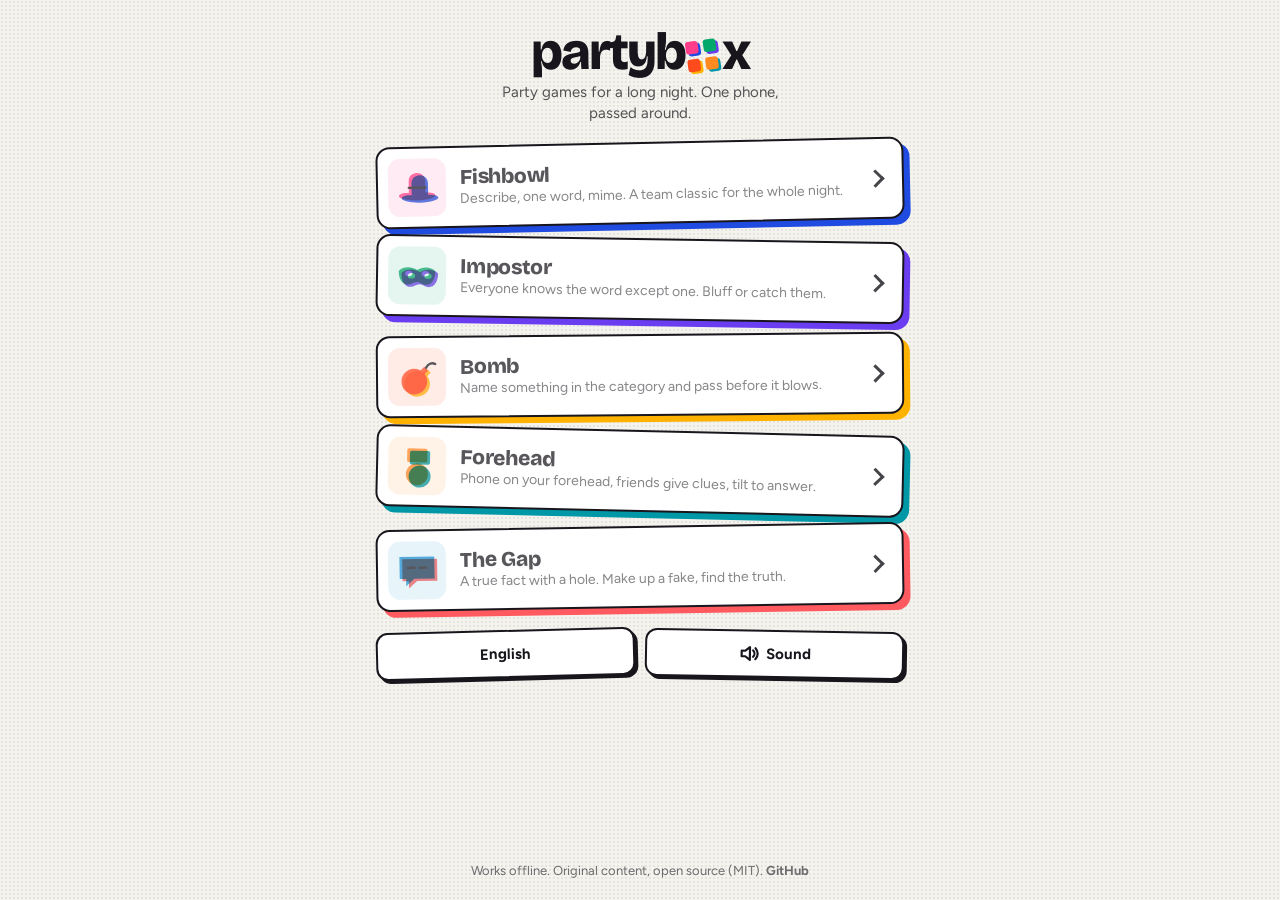
==== index.html @ b24d332a "Restyle app: riso cards, per-game screen colours, own icons, self-hosted fonts - Bricolage Grotesque" ====
<!doctype html>
<html lang="cs">
<head>
  <meta charset="utf-8">
  <meta name="viewport" content="width=device-width, initial-scale=1, viewport-fit=cover">
  <title>Partybox</title>
  <meta name="description" content="Party games for one phone passed around. Offline. Czech & English.">
  <meta name="theme-color" content="#f5f3ee">
  <meta name="apple-mobile-web-app-capable" content="yes">
  <meta name="mobile-web-app-capable" content="yes">
  <meta name="apple-mobile-web-app-status-bar-style" content="black-translucent">
  <meta name="apple-mobile-web-app-title" content="Partybox">
  <link rel="manifest" href="manifest.webmanifest">
  <link rel="icon" href="icons/icon.svg" type="image/svg+xml">
  <link rel="apple-touch-icon" href="icons/icon-192.png">
  <link rel="stylesheet" href="style.css">
</head>
<body>
  <div id="app"></div>
  <script src="data/decks-cs.js"></script>
  <script src="data/decks-en.js"></script>
  <script src="data/bomb-cs.js"></script>
  <script src="data/bomb-en.js"></script>
  <script src="data/gap-cs.js"></script>
  <script src="data/gap-en.js"></script>
  <script src="app.js"></script>
  <script src="games/fishbowl.js"></script>
  <script src="games/impostor.js"></script>
  <script src="games/bomb.js"></script>
  <script src="games/guess.js"></script>
  <script src="games/gap.js"></script>
</body>
</html>
---- style.css ----
/* Partybox: riso cards on paper. Every game paints the screen in its own ink pair (--g1, --g2),
   set from the game's registration by PB.setGame(). Dark mode follows the phone. */
@font-face { font-family: 'Bricolage Grotesque'; font-style: normal; font-weight: 400 800; font-display: swap;
  src: url(fonts/bricolage-latin-ext.woff2) format('woff2');
  unicode-range: U+0100-02BA, U+02BD-02C5, U+02C7-02CC, U+02CE-02D7, U+02DD-02FF, U+0304, U+0308, U+0329, U+1D00-1DBF, U+1E00-1E9F, U+1EF2-1EFF, U+2020, U+20A0-20AB, U+20AD-20C4, U+2113, U+2C60-2C7F, U+A720-A7FF; }
@font-face { font-family: 'Bricolage Grotesque'; font-style: normal; font-weight: 400 800; font-display: swap;
  src: url(fonts/bricolage-latin.woff2) format('woff2');
  unicode-range: U+0000-00FF, U+0131, U+0152-0153, U+02BB-02BC, U+02C6, U+02DA, U+02DC, U+0304, U+0308, U+0329, U+2000-206F, U+20AC, U+2122, U+2191, U+2193, U+2212, U+2215, U+FEFF, U+FFFD; }
@font-face { font-family: 'Figtree'; font-style: normal; font-weight: 400 800; font-display: swap;
  src: url(fonts/figtree-latin-ext.woff2) format('woff2');
  unicode-range: U+0100-02BA, U+02BD-02C5, U+02C7-02CC, U+02CE-02D7, U+02DD-02FF, U+0304, U+0308, U+0329, U+1D00-1DBF, U+1E00-1E9F, U+1EF2-1EFF, U+2020, U+20A0-20AB, U+20AD-20C4, U+2113, U+2C60-2C7F, U+A720-A7FF; }
@font-face { font-family: 'Figtree'; font-style: normal; font-weight: 400 800; font-display: swap;
  src: url(fonts/figtree-latin.woff2) format('woff2');
  unicode-range: U+0000-00FF, U+0131, U+0152-0153, U+02BB-02BC, U+02C6, U+02DA, U+02DC, U+0304, U+0308, U+0329, U+2000-206F, U+20AC, U+2122, U+2191, U+2193, U+2212, U+2215, U+FEFF, U+FFFD; }

:root {
  --paper: #f5f3ee;
  --ink: #18161c;
  --card: #ffffff;
  --key: #18161c;          /* outlines and hard shadows */
  --y: #ffe14d;            /* highlight ink: primary buttons, labels */
  --on-y: #18161c;
  --good: #00a86b;
  --bad: #ff4a1c;
  --grain: rgba(24, 22, 28, .07);
  --g1: #ff3d8b;           /* current game's main ink (screen colour) */
  --g2: #1f4be0;           /* current game's second ink (offset prints) */
  --on-g: #ffffff;         /* text on the game colour */
  --blend: multiply;
  --r: 14px;
  --disp: 'Bricolage Grotesque', 'Arial Black', system-ui, sans-serif;
  --body: 'Figtree', system-ui, -apple-system, 'Segoe UI', Roboto, sans-serif;
  color-scheme: light;
}
@media (prefers-color-scheme: dark) {
  :root {
    --paper: #16141b; --ink: #f1ede6; --card: #23202a; --key: #060508; --y: #ffd84a; --on-y: #16141b;
    --grain: rgba(255, 255, 255, .035); --blend: screen; color-scheme: dark;
  }
}

* { box-sizing: border-box; -webkit-tap-highlight-color: transparent; }
html, body { margin: 0; height: 100%; }
body {
  background: radial-gradient(var(--grain) .8px, transparent 1px) 0 0 / 4px 4px, var(--paper);
  color: var(--ink);
  font: 17px/1.4 var(--body);
  overscroll-behavior: none;
  -webkit-user-select: none; user-select: none;
}
/* Inside a game the whole screen is the game's colour. */
html[data-game] body { background: radial-gradient(rgba(0,0,0,.07) .8px, transparent 1px) 0 0 / 4px 4px, var(--g1); color: var(--on-g); }
@media (prefers-color-scheme: dark) {
  html[data-game] body { background: radial-gradient(rgba(255,255,255,.04) .8px, transparent 1px) 0 0 / 4px 4px, color-mix(in srgb, var(--g1) 55%, var(--paper)); }
  html[data-game] { --on-g: #ffffff !important; }
}
#app {
  min-height: 100%;
  max-width: 560px;
  margin: 0 auto;
  padding: max(16px, env(safe-area-inset-top)) 16px max(20px, env(safe-area-inset-bottom));
  display: flex; flex-direction: column;
}
h1, h2, .who, .timer, .top .title { font-family: var(--disp); font-weight: 800; letter-spacing: -.02em; text-wrap: balance; }
h1 { font-size: 34px; line-height: 1.05; margin: 8px 0 4px; }
h2 { font-size: 24px; line-height: 1.1; margin: 18px 0 8px; }
h3 { font: 700 13px var(--body); margin: 20px 0 8px; text-transform: uppercase; letter-spacing: .1em; opacity: .75; }
p { margin: 6px 0; }
b { font-weight: 800; }
.muted { opacity: .72; }
.small { font-size: 14px; }
.center { text-align: center; }
.grow { flex: 1; }
.row { display: flex; gap: 12px; align-items: center; }
.row > * { flex: 1; }
.stack { display: flex; flex-direction: column; gap: 12px; }
.spacer { height: 18px; }
.i { width: 1.15em; height: 1.15em; display: inline-block; vertical-align: -.2em; flex: none; }

/* ---------- cards: the one surface style ---------- */
.box, .stepper, .toggle, .score, .list .it, .word, .reveal, .gp-fact, .gp-opt, .gp-rev, .dlgbox, .pill,
input[type=text], textarea {
  background: var(--card); color: var(--ink); border: 2.5px solid var(--key); border-radius: var(--r);
}
.box { padding: 14px 16px; box-shadow: 4px 4px 0 var(--key); }
.rules { font-size: 15.5px; line-height: 1.45; }

.top { display: flex; align-items: center; gap: 10px; min-height: 48px; margin-bottom: 12px; }
.top .title { flex: 1; font-size: 20px; line-height: 1.1; }
.iconbtn {
  display: inline-flex; align-items: center; justify-content: center; gap: 6px;
  background: var(--card); color: var(--ink); border: 2.5px solid var(--key); border-radius: 12px;
  min-width: 46px; height: 46px; padding: 0 10px; cursor: pointer; font: 700 15px var(--body);
  box-shadow: 3px 3px 0 var(--key); transition: transform .06s, box-shadow .06s;
}
.iconbtn .i { width: 22px; height: 22px; }
.iconbtn:active { transform: translate(2px, 2px); box-shadow: 1px 1px 0 var(--key); }

/* ---------- buttons ---------- */
button.btn {
  display: flex; align-items: center; justify-content: center; gap: 8px; width: 100%;
  border: 2.5px solid var(--key); border-radius: var(--r);
  padding: 16px; font: 800 19px var(--disp); letter-spacing: -.01em;
  background: var(--y); color: var(--on-y); cursor: pointer;
  box-shadow: 4px 4px 0 var(--key); transition: transform .07s, box-shadow .07s;
}
button.btn:active { transform: translate(3px, 3px); box-shadow: 1px 1px 0 var(--key); }
button.btn.secondary, button.btn.bad { background: var(--card); color: var(--ink); }
button.btn.good { background: var(--ink); color: var(--paper); }
@media (prefers-color-scheme: dark) { button.btn.good { background: var(--y); color: var(--on-y); } }
button.btn.big { padding: 20px 16px; font-size: 23px; }
button.btn:disabled { opacity: .45; box-shadow: none; transform: none; }
button.btn .i { width: 24px; height: 24px; }

/* ---------- home ---------- */
.hd { display: flex; flex-direction: column; align-items: center; text-align: center; gap: 4px; margin: 10px 0 18px; }
.logo { font: 800 52px/1 var(--disp); letter-spacing: -.045em; display: flex; align-items: baseline; margin: 0; }
.logo svg { width: .66em; height: .66em; margin: 0 .03em; align-self: center; translate: 0 .08em; rotate: -8deg; }
.hd .sub { font-size: 15px; opacity: .72; max-width: 30ch; }
.games { display: flex; flex-direction: column; gap: 14px; }
.gamecard {
  display: flex; gap: 14px; align-items: center; text-align: left; width: 100%;
  background: var(--card); color: var(--ink); border: 2.5px solid var(--key); border-radius: var(--r);
  padding: 10px 16px 10px 10px; font: inherit; cursor: pointer;
  box-shadow: 6px 6px 0 var(--g2); transition: transform .07s, box-shadow .07s;
  animation: deal-in .5s cubic-bezier(.2, .9, .3, 1.2) backwards;
}
.gamecard:nth-child(5n+1) { rotate: -1.2deg; } .gamecard:nth-child(5n+2) { rotate: .9deg; animation-delay: .07s; }
.gamecard:nth-child(5n+3) { rotate: -.5deg; animation-delay: .14s; } .gamecard:nth-child(5n+4) { rotate: 1.3deg; animation-delay: .21s; }
.gamecard:nth-child(5n) { rotate: -.9deg; animation-delay: .28s; }
.gamecard:active { transform: translate(3px, 3px); box-shadow: 3px 3px 0 var(--g2); }
.gamecard .art { width: 58px; height: 58px; border-radius: 12px; border: 0; box-shadow: none; padding: 7px; background: color-mix(in srgb, var(--g1) 14%, var(--card)); }
.gamecard .tx { flex: 1; min-width: 0; display: flex; flex-direction: column; gap: 2px; }
.gamecard b { font: 800 21px/1.05 var(--disp); letter-spacing: -.01em; }
.gamecard span { opacity: .72; font-size: 14px; line-height: 1.3; }
.gamecard::after { content: ""; width: 10px; height: 10px; flex: none; border-top: 3px solid currentColor; border-right: 3px solid currentColor; rotate: 45deg; margin-right: 4px; opacity: .8; }
@keyframes deal-in { from { transform: translateY(-50px) rotate(8deg); opacity: 0; } }
.homebar { display: flex; gap: 10px; margin-top: 22px; }
.homebar .iconbtn { flex: 1; height: 48px; }
.homebar .iconbtn:nth-child(1) { rotate: -1.5deg; } .homebar .iconbtn:nth-child(2) { rotate: 1deg; } .homebar .iconbtn:nth-child(3) { rotate: -.6deg; }
.footer { margin-top: 18px; text-align: center; font-size: 13px; opacity: .6; }
.footer a { color: inherit; text-decoration: none; font-weight: 700; }

/* icon art: game icons printed in two inks, on a card disc when it sits on a game colour */
.art { display: inline-flex; align-items: center; justify-content: center; flex: none; }
.art svg { width: 100%; height: 100%; display: block; overflow: visible; }
.art .l1 { fill: var(--g1); mix-blend-mode: var(--blend); }
.art .l2 { fill: var(--g2); mix-blend-mode: var(--blend); transform: translate(3px, 2.5px); }
.art .ln { fill: none; stroke: var(--ink); stroke-width: 2.6; stroke-linecap: round; stroke-linejoin: round; }
.art.disc { width: 104px; height: 104px; padding: 20px; border-radius: 50%; background: var(--card); border: 2.5px solid var(--key); box-shadow: 5px 5px 0 var(--g2); margin: 0 auto; }
.art.disc.ui { color: var(--ink); padding: 26px; }
.art.disc.ui svg { fill: none; stroke: currentColor; stroke-width: 2.4; stroke-linecap: round; stroke-linejoin: round; }
.huge { font: 800 64px/1 var(--disp); }

/* ---------- chips, steppers, toggles, inputs ---------- */
.chips { display: flex; flex-wrap: wrap; gap: 8px; }
.chip {
  border: 2px solid var(--key); background: var(--card); color: var(--ink);
  border-radius: 999px; padding: 9px 15px; font: 600 15px var(--body); cursor: pointer;
}
.chip.on { background: var(--ink); color: var(--paper); }
@media (prefers-color-scheme: dark) { .chip.on { background: var(--y); color: var(--on-y); } }

input[type=text], textarea { width: 100%; border-width: 2px; padding: 13px 14px; font: inherit; -webkit-user-select: text; user-select: text; }
input[type=text]::placeholder { color: inherit; opacity: .5; }
input[type=text]:focus, textarea:focus { outline: 3px solid var(--g2); outline-offset: 1px; }
.namerow { display: flex; gap: 8px; align-items: center; }
.namerow input { flex: 1; }
.namerow .iconbtn { flex: 0 0 auto; }

.stepper { display: flex; align-items: center; justify-content: space-between; padding: 6px 6px 6px 14px; border-width: 2px; }
.stepper .val { font: 800 19px var(--disp); min-width: 60px; text-align: center; font-variant-numeric: tabular-nums; }
.stepper .ctrls { display: flex; align-items: center; gap: 6px; }
.stepper .iconbtn { height: 40px; min-width: 40px; box-shadow: none; font-size: 20px; }
.toggle { display: flex; align-items: center; justify-content: space-between; padding: 12px 14px; gap: 10px; border-width: 2px; }
.toggle .muted { opacity: .65; }
.switch { width: 54px; height: 32px; border-radius: 999px; background: color-mix(in srgb, var(--ink) 18%, var(--card)); position: relative; flex: 0 0 auto; border: 2px solid var(--key); cursor: pointer; }
.switch::after { content: ""; position: absolute; top: 2px; left: 2px; width: 24px; height: 24px; border-radius: 50%; background: var(--card); border: 2px solid var(--key); box-sizing: border-box; transition: left .15s; }
.switch.on { background: var(--good); }
.switch.on::after { left: 24px; }

/* ---------- play screens ---------- */
.play { flex: 1; display: flex; flex-direction: column; justify-content: center; text-align: center; gap: 14px; }
.word {
  position: relative; overflow: hidden; border-width: 3px; border-radius: 18px; padding: 34px 18px; min-height: 190px;
  display: flex; align-items: center; justify-content: center; flex-direction: column; gap: 6px;
  font: 800 clamp(32px, 9.5vw, 48px)/1.08 var(--disp); letter-spacing: -.02em; overflow-wrap: anywhere;
  box-shadow: 10px 10px 0 var(--g2), 10px 10px 0 3px var(--key);
  rotate: var(--tilt, -1deg);
}
.word::before { content: ""; position: absolute; inset: auto 0 0 0; height: 45%; pointer-events: none;
  background: radial-gradient(var(--g1) 2.2px, transparent 2.6px) 0 0 / 9px 9px; opacity: .45; mix-blend-mode: var(--blend);
  -webkit-mask: linear-gradient(transparent, #000); mask: linear-gradient(transparent, #000); }
.word > * { position: relative; }
.word.in { animation: card-in .42s cubic-bezier(.2, 1.4, .4, 1) backwards; }
.word.got { animation: card-got .34s ease-in forwards; }
.word.skip { animation: card-skip .3s ease-in forwards; }
@keyframes card-in { from { transform: translateY(-115%) rotate(-12deg); } }
@keyframes card-got { 40% { transform: scale(1.06) rotate(4deg); } to { transform: translateX(140%) rotate(28deg); } }
@keyframes card-skip { to { transform: translateY(120%) rotate(-10deg); opacity: 0; } }
.deck { position: relative; display: grid; }
.deck > .word { grid-area: 1 / 1; }

.timer { font-size: 60px; line-height: 1; font-variant-numeric: tabular-nums; }
.timer.low { animation: pulse 1s infinite; }
@keyframes pulse { 0% { transform: scale(1.3); } 40% { transform: scale(1); } }
.bar { height: 16px; background: var(--card); border: 2.5px solid var(--key); overflow: hidden; }
.bar > i { display: block; height: 100%; background: var(--g2); transition: width .2s linear; }
.pill { display: inline-flex; align-items: center; gap: 6px; border-width: 2px; border-radius: 999px; padding: 5px 12px; font: 700 14px var(--body); }
.pill .i { width: 17px; height: 17px; }
.who { font-size: 40px; line-height: 1.05; }

.score { display: flex; justify-content: space-between; align-items: center; padding: 12px 16px; font-size: 18px; box-shadow: 3px 3px 0 var(--key); }
.score b { font: 800 26px var(--disp); }
.score.lead { background: var(--y); color: var(--on-y); }
.stack > .score:nth-child(odd) { rotate: -.6deg; } .stack > .score:nth-child(even) { rotate: .5deg; }

.list { display: flex; flex-direction: column; gap: 8px; }
.list .it { display: flex; justify-content: space-between; align-items: center; border-width: 2px; padding: 12px 14px; cursor: pointer; font-weight: 600; }
.list .it .i { width: 22px; height: 22px; }
.list .it.off { opacity: .5; text-decoration: line-through; }

/* Impostor: hold-to-peek card */
.reveal {
  border-width: 3px; border-radius: 18px; min-height: 280px; display: flex; flex-direction: column; align-items: center; justify-content: center; gap: 10px;
  font: 700 19px var(--body); padding: 20px; cursor: pointer; touch-action: none; rotate: -1.5deg;
  box-shadow: 8px 8px 0 var(--g2); transition: transform .15s;
}
.reveal.shown { transform: scale(1.03); }
.reveal .word { border: 0; box-shadow: none; min-height: 0; padding: 0; rotate: 0deg; background: transparent; }
.reveal .word::before { display: none; }
.reveal .hold { display: flex; flex-direction: column; align-items: center; gap: 12px; }
.reveal .hold .art { width: 92px; height: 92px; padding: 16px; border-radius: 50%; background: color-mix(in srgb, var(--g2) 14%, var(--card)); }

/* Impostor reveal roulette */
.names { display: grid; grid-template-columns: 1fr 1fr; gap: 10px; }
.names .nm { background: var(--card); color: var(--ink); border: 2.5px solid var(--key); border-radius: 999px; padding: 12px 8px; font: 800 18px var(--disp); transition: transform .1s, background .1s; overflow-wrap: anywhere; }
.names .nm.lit { background: var(--y); color: var(--on-y); transform: scale(1.08) rotate(-3deg); box-shadow: 4px 4px 0 var(--key); }
.slam { animation: slam .55s cubic-bezier(.2, 1.6, .4, 1) backwards; }
@keyframes slam { 0% { transform: scale(3) rotate(-12deg); opacity: 0; } 100% { transform: scale(1) rotate(-3deg); } }

/* Forehead game */
.fh { position: fixed; inset: 0; display: flex; align-items: center; justify-content: center; text-align: center; background: var(--g1); color: var(--on-g); padding: 20px; z-index: 5; transition: background .15s; }
.fh .word { background: transparent; border: 0; box-shadow: none; rotate: 0deg; color: inherit; font-size: clamp(44px, 12vw, 104px); }
.fh .word::before { display: none; }
.fh .word .i { width: 1.3em; height: 1.3em; }
.fh.good { background: var(--good); }
.fh.bad { background: var(--ink); color: var(--paper); }
.fh .corner { position: absolute; top: max(14px, env(safe-area-inset-top)); left: 0; right: 0; font: 800 30px var(--disp); }
.fh .tapzones { position: absolute; inset: 0; display: flex; }
.fh .tapzones div { flex: 1; }
.fh .hint { position: absolute; bottom: max(14px, env(safe-area-inset-bottom)); left: 0; right: 0; font-size: 14px; display: flex; gap: 12px; justify-content: center; align-items: center; }
.fh .hint .quit { position: relative; z-index: 2; background: var(--card); color: var(--ink); border: 2px solid var(--key); border-radius: 999px; padding: 6px 14px; font: 700 14px var(--body); cursor: pointer; }

/* Bomb */
.bombart { width: min(78vw, 300px); margin: 0 auto; display: block; overflow: visible; }
.bombart .body { fill: var(--ink); }
@media (prefers-color-scheme: dark) { .bombart .body { fill: #0b0a0e; } }
.bombart .cap { fill: #3a3644; }
.bombart .hi { fill: #fff; opacity: .16; }
.bombart .fuse { fill: none; stroke: var(--ink); stroke-width: 6; stroke-linecap: round; }
.bombart .ash { fill: none; stroke: var(--ink); stroke-width: 5; stroke-linecap: round; stroke-dasharray: 2 7; opacity: .3; }
.bombart .lbl { fill: var(--y); font: 800 26px var(--disp); }
.bombart .spark .glow { fill: #ffb400; opacity: .6; animation: glow .14s infinite alternate; transform-box: fill-box; transform-origin: center; }
.bombart .spark .core { fill: #fff3b0; }
.bombart .bb { transform-box: fill-box; transform-origin: center; }
.bombart .bb.tick { animation: tickp .16s ease-out; }
.bombart .bb.nervous { animation: nerv .12s infinite; }
@keyframes glow { to { transform: scale(1.5); opacity: .25; } }
@keyframes tickp { 50% { transform: scale(1.05); } }
@keyframes nerv { 50% { transform: translate(1.5px, -1px); } }
.boomtxt { font: 800 104px/.9 var(--disp); letter-spacing: -.03em; color: var(--y); -webkit-text-stroke: 3px var(--key); paint-order: stroke fill; text-shadow: 6px 6px 0 var(--key); }

/* ---------- dialogs, toast, effects ---------- */
.dlg { position: fixed; inset: 0; background: rgba(12, 10, 16, .55); display: flex; align-items: center; justify-content: center; padding: 16px; z-index: 50; }
.dlgbox { padding: 20px; width: 100%; max-width: 360px; text-align: center; font: 800 22px var(--disp); display: flex; flex-direction: column; gap: 14px; box-shadow: 6px 6px 0 var(--key); rotate: -1deg; }
.dlgbox p { margin: 0 0 4px; }
.toast { position: fixed; left: 16px; right: 16px; bottom: max(24px, env(safe-area-inset-bottom)); margin: 0 auto; max-width: 420px; background: var(--ink); color: var(--paper); border: 2.5px solid var(--key); padding: 14px 16px; border-radius: var(--r); text-align: center; font-weight: 700; z-index: 60; animation: toast-in .25s ease-out; }
@keyframes toast-in { from { transform: translateY(20px); opacity: 0; } }
.fxlayer { position: fixed; inset: 0; width: 100%; height: 100%; pointer-events: none; z-index: 70; }
.flash { position: fixed; inset: 0; pointer-events: none; z-index: 69; background: var(--y); animation: flash .55s ease-out forwards; }
@keyframes flash { from { opacity: .95; } to { opacity: 0; } }
.shake { animation: shake .55s cubic-bezier(.36, .07, .19, .97); }
@keyframes shake { 10%, 90% { transform: translate(-2px, 1px); } 20%, 80% { transform: translate(5px, -3px) rotate(1deg); } 30%, 50%, 70% { transform: translate(-9px, 4px) rotate(-1.5deg); } 40%, 60% { transform: translate(9px, -4px) rotate(1.5deg); } }

/* ---------- The Gap ---------- */
.gp-fact { padding: 20px 16px; font: 700 clamp(20px, 5.5vw, 26px)/1.35 var(--body); text-align: center; box-shadow: 8px 8px 0 var(--g2); rotate: -.8deg; }
.gp-fact.small { font-size: 18px; padding: 14px; box-shadow: 5px 5px 0 var(--g2); }
.gp-fact.tiny { font-size: 14px; padding: 8px 10px; font-weight: 600; border-radius: 12px; box-shadow: none; rotate: 0deg; }
.gp-blank { display: inline-block; min-width: 3em; border-bottom: 3px solid var(--g2); color: var(--g2); font-weight: 800; }
.gp-blank.filled { background: var(--y); color: var(--on-y); border-radius: 6px; padding: 0 6px; border-bottom-color: var(--key); }
.gp-board { position: fixed; inset: 0; background: var(--g1); color: var(--on-g); touch-action: none; overflow: hidden; z-index: 5; }
.gp-mid { position: absolute; inset: 58px 60px; display: flex; flex-direction: column; gap: 8px; }
.gp-head { display: flex; align-items: center; gap: 8px; }
.gp-title { font: 800 18px/1.15 var(--disp); }
.gp-opts { flex: 1; display: flex; flex-direction: column; gap: 8px; min-height: 0; }
.gp-opt { flex: 1 1 0; min-height: 0; max-height: 120px; border-width: 2px; padding: 6px 10px; display: flex; gap: 10px; align-items: center; overflow: hidden; box-shadow: 3px 3px 0 var(--key); }
.gp-opt b { font: 800 24px var(--disp); color: var(--g2); }
.gp-opt > div { flex: 1; min-width: 0; display: flex; flex-direction: column; justify-content: center; }
.gp-opt span { font-weight: 700; font-size: clamp(14px, 4vw, 19px); line-height: 1.15; overflow: hidden; }
.gp-slots { height: 26px; display: block; flex: 0 0 26px; }
.gp-ctrl .btn { padding: 12px; font-size: 16px; }
.gp-chip { position: absolute; z-index: 2; background: var(--ink); color: var(--paper); border: 2px solid var(--key); font: 800 14px var(--body); padding: 7px 11px; border-radius: 999px; white-space: nowrap; cursor: grab; touch-action: none; box-shadow: 3px 3px 0 var(--key); transition: left .2s, top .2s; }
.gp-chip.in { font-size: 12px; padding: 4px 8px; background: var(--y); color: var(--on-y); box-shadow: none; }
.gp-chip.drag { transition: none; z-index: 3; transform: translate(-50%, -50%) scale(1.15) !important; }
.gp-count { position: absolute; inset: 0; display: flex; align-items: center; justify-content: center; font: 800 140px var(--disp); background: color-mix(in srgb, var(--g1) 88%, transparent); color: var(--on-g); z-index: 4; pointer-events: none; }
.gp-revs { margin-top: 12px; }
.gp-rev { padding: 12px 14px; box-shadow: 3px 3px 0 var(--key); }
.gp-rev.truth { background: var(--y); color: var(--on-y); box-shadow: 5px 5px 0 var(--g2); }
.gp-rev-a { font: 800 21px var(--disp); }
.gp-msg { position: absolute; left: 50%; top: 50%; transform: translate(-50%, -50%); background: var(--ink); color: var(--paper); border: 2.5px solid var(--key); padding: 12px 16px; border-radius: var(--r); font-weight: 700; z-index: 4; pointer-events: none; text-align: center; max-width: 70%; }

/* ---------- reduced motion: keep feedback, drop movement ---------- */
@media (prefers-reduced-motion: reduce) {
  *, *::before, *::after { animation-duration: .01ms !important; animation-iteration-count: 1 !important; transition-duration: .01ms !important; }
  .flash { animation: flash .6s ease-out forwards !important; opacity: .5; }
}
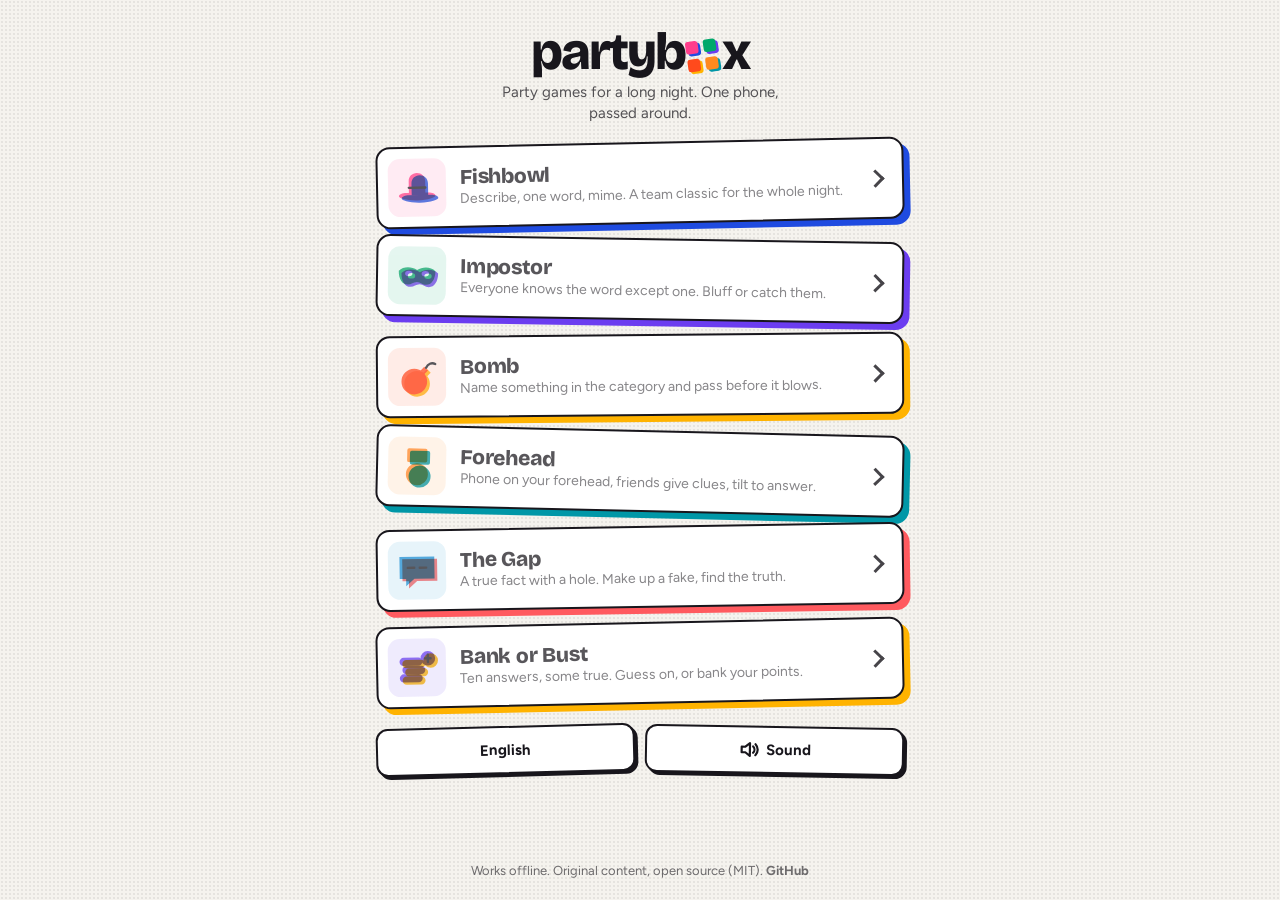
==== commit 7d917695: "Add Vabank / Bank or Bust: a push-your-luck knowledge game One question, ten answers, some true. The" ====
--- a/index.html
+++ b/index.html
@@ -17,17 +17,16 @@
 </head>
 <body>
   <div id="app"></div>
-  <script src="data/decks-cs.js"></script>
-  <script src="data/decks-en.js"></script>
-  <script src="data/bomb-cs.js"></script>
-  <script src="data/bomb-en.js"></script>
   <script src="data/gap-cs.js"></script>
   <script src="data/gap-en.js"></script>
+  <script src="data/vabank-cs.js"></script>
+  <script src="data/vabank-en.js"></script>
   <script src="app.js"></script>
   <script src="games/fishbowl.js"></script>
   <script src="games/impostor.js"></script>
   <script src="games/bomb.js"></script>
   <script src="games/guess.js"></script>
   <script src="games/gap.js"></script>
+  <script src="games/vabank.js"></script>
 </body>
 </html>
--- a/style.css
+++ b/style.css
@@ -49,10 +49,11 @@
   -webkit-user-select: none; user-select: none;
 }
 /* Inside a game the whole screen is the game's colour. */
-html[data-game] body { background: radial-gradient(rgba(0,0,0,.07) .8px, transparent 1px) 0 0 / 4px 4px, var(--g1); color: var(--on-g); }
+html[data-game] { --g-bg: var(--g1); }
+html[data-game] body { background: radial-gradient(rgba(0,0,0,.07) .8px, transparent 1px) 0 0 / 4px 4px, var(--g-bg); color: var(--on-g); }
 @media (prefers-color-scheme: dark) {
-  html[data-game] body { background: radial-gradient(rgba(255,255,255,.04) .8px, transparent 1px) 0 0 / 4px 4px, color-mix(in srgb, var(--g1) 55%, var(--paper)); }
-  html[data-game] { --on-g: #ffffff !important; }
+  html[data-game] { --g-bg: color-mix(in srgb, var(--g1) 55%, var(--paper)); --on-g: #ffffff !important; }
+  html[data-game] body { background: radial-gradient(rgba(255,255,255,.04) .8px, transparent 1px) 0 0 / 4px 4px, var(--g-bg); }
 }
 #app {
   min-height: 100%;
@@ -67,7 +68,7 @@
 h3 { font: 700 13px var(--body); margin: 20px 0 8px; text-transform: uppercase; letter-spacing: .1em; opacity: .75; }
 p { margin: 6px 0; }
 b { font-weight: 800; }
-.muted { opacity: .72; }
+.muted { opacity: .8; }
 .small { font-size: 14px; }
 .center { text-align: center; }
 .grow { flex: 1; }
@@ -95,6 +96,10 @@
 }
 .iconbtn .i { width: 22px; height: 22px; }
 .iconbtn:active { transform: translate(2px, 2px); box-shadow: 1px 1px 0 var(--key); }
+.iconbtn.sm { min-width: 38px; height: 38px; padding: 0 8px; border-radius: 10px; font-size: 18px; }
+.iconbtn.sm .i { width: 20px; height: 20px; }
+.iconbtn.on { background: var(--y); color: var(--on-y); }
+.iconbtn:disabled { opacity: .45; box-shadow: none; transform: none; }
 
 /* ---------- buttons ---------- */
 button.btn {
@@ -155,23 +160,39 @@
 /* ---------- chips, steppers, toggles, inputs ---------- */
 .chips { display: flex; flex-wrap: wrap; gap: 8px; }
 .chip {
+  display: inline-flex; align-items: center; gap: 8px;
   border: 2px solid var(--key); background: var(--card); color: var(--ink);
-  border-radius: 999px; padding: 9px 15px; font: 600 15px var(--body); cursor: pointer;
-}
-.chip.on { background: var(--ink); color: var(--paper); }
-@media (prefers-color-scheme: dark) { .chip.on { background: var(--y); color: var(--on-y); } }
+  border-radius: 999px; padding: 9px 15px 9px 11px; font: 600 15px var(--body); cursor: pointer;
+}
+/* Selection pills carry a checkbox (or a radio dot for single choice) so the state never depends on colour alone. */
+.chip::before { content: ""; width: 19px; height: 19px; flex: none; box-sizing: border-box; border: 2px solid currentColor; border-radius: 6px; opacity: .5; }
+.chip.on { background: var(--y); color: var(--on-y); }
+.chip.on::before { opacity: 1; border-color: #18161c; background: #18161c url("data:image/svg+xml,%3Csvg xmlns='http://www.w3.org/2000/svg' viewBox='0 0 24 24'%3E%3Cpath d='M5 12.5 9.5 17 19 7' fill='none' stroke='white' stroke-width='3.4' stroke-linecap='round' stroke-linejoin='round'/%3E%3C/svg%3E") center / 15px no-repeat; }
+[data-fuse] .chip::before { border-radius: 50%; }
+[data-fuse] .chip.on::before { background: #18161c url("data:image/svg+xml,%3Csvg xmlns='http://www.w3.org/2000/svg' viewBox='0 0 24 24'%3E%3Ccircle cx='12' cy='12' r='5' fill='white'/%3E%3C/svg%3E") center / 19px no-repeat; }
+
+/* Name pills: type a name, Enter or comma turns it into a pill. */
+.tags { display: flex; flex-wrap: wrap; gap: 8px; align-items: center; background: var(--card); color: var(--ink); border: 2px solid var(--key); border-radius: var(--r); padding: 8px; }
+.tags:focus-within { outline: 3px solid var(--g2); outline-offset: 1px; }
+.tag { display: inline-flex; align-items: center; gap: 2px; background: var(--y); color: var(--on-y); border: 2px solid var(--key); border-radius: 999px; padding: 4px 4px 4px 12px; font: 700 15px var(--body); max-width: 100%; }
+.tag button { display: inline-flex; border: 0; background: transparent; color: inherit; padding: 4px; cursor: pointer; border-radius: 50%; }
+.tag button .i { width: 16px; height: 16px; }
+.tags input[type=text] { flex: 1 1 120px; min-width: 120px; border: 0; padding: 7px 6px; background: transparent; outline: none; }
+
+/* The main action stays reachable at the bottom of long setup screens. */
+#app > button.btn.big:last-child, #app > .stack:last-child { position: sticky; bottom: max(12px, env(safe-area-inset-bottom)); z-index: 3; }
 
 input[type=text], textarea { width: 100%; border-width: 2px; padding: 13px 14px; font: inherit; -webkit-user-select: text; user-select: text; }
 input[type=text]::placeholder { color: inherit; opacity: .5; }
 input[type=text]:focus, textarea:focus { outline: 3px solid var(--g2); outline-offset: 1px; }
 .namerow { display: flex; gap: 8px; align-items: center; }
-.namerow input { flex: 1; }
+.namerow input { flex: 1; min-width: 0; }
 .namerow .iconbtn { flex: 0 0 auto; }
 
 .stepper { display: flex; align-items: center; justify-content: space-between; padding: 6px 6px 6px 14px; border-width: 2px; }
 .stepper .val { font: 800 19px var(--disp); min-width: 60px; text-align: center; font-variant-numeric: tabular-nums; }
-.stepper .ctrls { display: flex; align-items: center; gap: 6px; }
-.stepper .iconbtn { height: 40px; min-width: 40px; box-shadow: none; font-size: 20px; }
+.stepper .ctrls { display: flex; align-items: center; gap: 10px; }
+.stepper .iconbtn { font-size: 22px; line-height: 1; }
 .toggle { display: flex; align-items: center; justify-content: space-between; padding: 12px 14px; gap: 10px; border-width: 2px; }
 .toggle .muted { opacity: .65; }
 .switch { width: 54px; height: 32px; border-radius: 999px; background: color-mix(in srgb, var(--ink) 18%, var(--card)); position: relative; flex: 0 0 auto; border: 2px solid var(--key); cursor: pointer; }
@@ -218,7 +239,21 @@
 .list { display: flex; flex-direction: column; gap: 8px; }
 .list .it { display: flex; justify-content: space-between; align-items: center; border-width: 2px; padding: 12px 14px; cursor: pointer; font-weight: 600; }
 .list .it .i { width: 22px; height: 22px; }
-.list .it.off { opacity: .5; text-decoration: line-through; }
+.list .it.off > span:first-child { opacity: .5; text-decoration: line-through; }
+.list .it > span:first-child { min-width: 0; overflow-wrap: anywhere; }
+.list .it .acts { display: flex; align-items: center; gap: 8px; flex: none; margin-left: 10px; }
+/* Draft: one private hand, a card per row with a flag button beside it. */
+.pick { display: flex; gap: 10px; align-items: center; }
+.pick .chip { flex: 1; min-width: 0; border-width: 2.5px; border-radius: var(--r); padding: 13px 14px 13px 12px; font: 700 18px/1.25 var(--body); text-align: left; overflow-wrap: anywhere; box-shadow: 3px 3px 0 var(--key); transition: transform .06s, box-shadow .06s; }
+.pick .chip:active { transform: translate(2px, 2px); box-shadow: 1px 1px 0 var(--key); }
+.pick .chip.on { box-shadow: 4px 4px 0 var(--g2), 4px 4px 0 2.5px var(--key); }
+.pick.bad .chip { opacity: .5; text-decoration: line-through; box-shadow: none; }
+button.btn.small { width: auto; flex: none; padding: 8px 14px; font-size: 15px; box-shadow: 3px 3px 0 var(--key); white-space: nowrap; }
+.hidbar > span { white-space: nowrap; }
+.hidbar { display: flex; align-items: center; justify-content: space-between; gap: 12px; font-weight: 700; margin: 6px 0 4px; }
+.hidbar[hidden] { display: none; }
+.legend { display: flex; flex-wrap: wrap; gap: 6px 16px; align-items: center; font-size: 14px; }
+.legend .i { width: 18px; height: 18px; }
 
 /* Impostor: hold-to-peek card */
 .reveal {
@@ -240,7 +275,7 @@
 @keyframes slam { 0% { transform: scale(3) rotate(-12deg); opacity: 0; } 100% { transform: scale(1) rotate(-3deg); } }
 
 /* Forehead game */
-.fh { position: fixed; inset: 0; display: flex; align-items: center; justify-content: center; text-align: center; background: var(--g1); color: var(--on-g); padding: 20px; z-index: 5; transition: background .15s; }
+.fh { position: fixed; inset: 0; display: flex; align-items: center; justify-content: center; text-align: center; background: var(--g-bg, var(--g1)); color: var(--on-g); padding: 20px; z-index: 5; transition: background .15s; }
 .fh .word { background: transparent; border: 0; box-shadow: none; rotate: 0deg; color: inherit; font-size: clamp(44px, 12vw, 104px); }
 .fh .word::before { display: none; }
 .fh .word .i { width: 1.3em; height: 1.3em; }
@@ -250,7 +285,7 @@
 .fh .tapzones { position: absolute; inset: 0; display: flex; }
 .fh .tapzones div { flex: 1; }
 .fh .hint { position: absolute; bottom: max(14px, env(safe-area-inset-bottom)); left: 0; right: 0; font-size: 14px; display: flex; gap: 12px; justify-content: center; align-items: center; }
-.fh .hint .quit { position: relative; z-index: 2; background: var(--card); color: var(--ink); border: 2px solid var(--key); border-radius: 999px; padding: 6px 14px; font: 700 14px var(--body); cursor: pointer; }
+.fh .hint .quit { position: relative; z-index: 2; }
 
 /* Bomb */
 .bombart { width: min(78vw, 300px); margin: 0 auto; display: block; overflow: visible; }
@@ -276,6 +311,11 @@
 .dlgbox { padding: 20px; width: 100%; max-width: 360px; text-align: center; font: 800 22px var(--disp); display: flex; flex-direction: column; gap: 14px; box-shadow: 6px 6px 0 var(--key); rotate: -1deg; }
 .dlgbox p { margin: 0 0 4px; }
 .toast { position: fixed; left: 16px; right: 16px; bottom: max(24px, env(safe-area-inset-bottom)); margin: 0 auto; max-width: 420px; background: var(--ink); color: var(--paper); border: 2.5px solid var(--key); padding: 14px 16px; border-radius: var(--r); text-align: center; font-weight: 700; z-index: 60; animation: toast-in .25s ease-out; }
+/* Toast with an action (Undo): sits under the top bar so it never covers the main buttons. */
+.toast { display: flex; align-items: center; justify-content: center; gap: 12px; }
+.toast.act { bottom: auto; top: calc(env(safe-area-inset-top) + 64px); text-align: left; justify-content: space-between; }
+.toast button { background: var(--y); color: var(--on-y); border: 2px solid var(--key); border-radius: 10px; padding: 6px 14px; font: 800 15px var(--disp); cursor: pointer; flex: none; box-shadow: 2px 2px 0 var(--key); transition: transform .06s, box-shadow .06s; }
+.toast button:active { transform: translate(1px, 1px); box-shadow: 1px 1px 0 var(--key); }
 @keyframes toast-in { from { transform: translateY(20px); opacity: 0; } }
 .fxlayer { position: fixed; inset: 0; width: 100%; height: 100%; pointer-events: none; z-index: 70; }
 .flash { position: fixed; inset: 0; pointer-events: none; z-index: 69; background: var(--y); animation: flash .55s ease-out forwards; }
@@ -289,29 +329,70 @@
 .gp-fact.tiny { font-size: 14px; padding: 8px 10px; font-weight: 600; border-radius: 12px; box-shadow: none; rotate: 0deg; }
 .gp-blank { display: inline-block; min-width: 3em; border-bottom: 3px solid var(--g2); color: var(--g2); font-weight: 800; }
 .gp-blank.filled { background: var(--y); color: var(--on-y); border-radius: 6px; padding: 0 6px; border-bottom-color: var(--key); }
-.gp-board { position: fixed; inset: 0; background: var(--g1); color: var(--on-g); touch-action: none; overflow: hidden; z-index: 5; }
+.gp-board { position: fixed; inset: 0; background: var(--g-bg, var(--g1)); color: var(--on-g); touch-action: none; overflow: hidden; z-index: 5; }
 .gp-mid { position: absolute; inset: 58px 60px; display: flex; flex-direction: column; gap: 8px; }
 .gp-head { display: flex; align-items: center; gap: 8px; }
 .gp-title { font: 800 18px/1.15 var(--disp); }
 .gp-opts { flex: 1; display: flex; flex-direction: column; gap: 8px; min-height: 0; }
-.gp-opt { flex: 1 1 0; min-height: 0; max-height: 120px; border-width: 2px; padding: 6px 10px; display: flex; gap: 10px; align-items: center; overflow: hidden; box-shadow: 3px 3px 0 var(--key); }
-.gp-opt b { font: 800 24px var(--disp); color: var(--g2); }
-.gp-opt > div { flex: 1; min-width: 0; display: flex; flex-direction: column; justify-content: center; }
+.gp-opt { flex: 1 1 0; min-height: 0; max-height: 120px; border-width: 2px; padding: 8px 12px; display: flex; gap: 10px; align-items: baseline; overflow: hidden; box-shadow: 3px 3px 0 var(--key); }
+.gp-opt b { font: 800 24px/1 var(--disp); color: var(--g2); min-width: .7em; }
+.gp-opt > div { flex: 1; min-width: 0; display: flex; flex-direction: column; justify-content: flex-start; }
 .gp-opt span { font-weight: 700; font-size: clamp(14px, 4vw, 19px); line-height: 1.15; overflow: hidden; }
 .gp-slots { height: 26px; display: block; flex: 0 0 26px; }
 .gp-ctrl .btn { padding: 12px; font-size: 16px; }
 .gp-chip { position: absolute; z-index: 2; background: var(--ink); color: var(--paper); border: 2px solid var(--key); font: 800 14px var(--body); padding: 7px 11px; border-radius: 999px; white-space: nowrap; cursor: grab; touch-action: none; box-shadow: 3px 3px 0 var(--key); transition: left .2s, top .2s; }
 .gp-chip.in { font-size: 12px; padding: 4px 8px; background: var(--y); color: var(--on-y); box-shadow: none; }
 .gp-chip.drag { transition: none; z-index: 3; transform: translate(-50%, -50%) scale(1.15) !important; }
-.gp-count { position: absolute; inset: 0; display: flex; align-items: center; justify-content: center; font: 800 140px var(--disp); background: color-mix(in srgb, var(--g1) 88%, transparent); color: var(--on-g); z-index: 4; pointer-events: none; }
+.gp-count { position: absolute; inset: 0; display: flex; align-items: center; justify-content: center; font: 800 140px var(--disp); background: color-mix(in srgb, var(--g-bg, var(--g1)) 88%, transparent); color: var(--on-g); z-index: 4; pointer-events: none; }
 .gp-revs { margin-top: 12px; }
 .gp-rev { padding: 12px 14px; box-shadow: 3px 3px 0 var(--key); }
 .gp-rev.truth { background: var(--y); color: var(--on-y); box-shadow: 5px 5px 0 var(--g2); }
 .gp-rev-a { font: 800 21px var(--disp); }
 .gp-msg { position: absolute; left: 50%; top: 50%; transform: translate(-50%, -50%); background: var(--ink); color: var(--paper); border: 2.5px solid var(--key); padding: 12px 16px; border-radius: var(--r); font-weight: 700; z-index: 4; pointer-events: none; text-align: center; max-width: 70%; }
+/* Phone turned sideways on the table: fact and buttons on the left, answers on the right. */
+@media (orientation: landscape) and (max-height: 560px) {
+  .gp-mid { inset: 46px 64px; display: grid; grid-template-columns: minmax(0, 1fr) minmax(0, 1.3fr); grid-template-rows: auto 1fr auto; grid-template-areas: "head opts" "fact opts" "ctrl opts"; gap: 8px 14px; }
+  .gp-head { grid-area: head; }
+  .gp-mid > .gp-fact { grid-area: fact; align-self: start; overflow: hidden; }
+  .gp-opts { grid-area: opts; gap: 6px; }
+  .gp-ctrl { grid-area: ctrl; }
+  .gp-opt { padding: 4px 10px; }
+  .gp-opt b { font-size: 18px; }
+  .gp-slots { height: 22px; flex-basis: 22px; }
+}
 
 /* ---------- reduced motion: keep feedback, drop movement ---------- */
 @media (prefers-reduced-motion: reduce) {
   *, *::before, *::after { animation-duration: .01ms !important; animation-iteration-count: 1 !important; transition-duration: .01ms !important; }
   .flash { animation: flash .6s ease-out forwards !important; opacity: .5; }
 }
+
+/* Vabank: ten answer tiles in two columns, a bank tile, chips of players who are out. */
+.vb-info { display: flex; gap: 6px; flex-wrap: wrap; }
+.vb-tiles { flex: 1; min-height: 0; display: grid; grid-template-columns: 1fr 1fr; grid-auto-rows: 1fr; gap: 6px; }
+.vb-tile { min-height: 0; overflow: hidden; background: var(--card); color: var(--ink); border: 2px solid var(--key); border-radius: 12px; padding: 5px 8px; display: flex; flex-direction: column; box-shadow: 3px 3px 0 var(--key); }
+.vb-tile span { font: 700 clamp(13px, 3.6vw, 17px)/1.15 var(--body); overflow: hidden; }
+.vb-tile em { font: 600 11px var(--body); font-style: normal; opacity: .75; }
+.vb-tile .gp-slots { margin-top: auto; height: 22px; flex-basis: 22px; }
+.vb-tile.open { box-shadow: none; }
+.vb-tile.open.yes { background: var(--y); color: var(--on-y); }
+.vb-tile.open.no { background: transparent; color: var(--on-g); border-style: dashed; }
+.vb-tile.open.no span { text-decoration: line-through; }
+.vb-bank { flex: 0 0 auto; flex-direction: row; align-items: center; gap: 10px; background: var(--g2); color: var(--ink); }
+.vb-bank span { display: flex; align-items: center; gap: 6px; font-family: var(--disp); font-weight: 800; }
+.vb-bank .gp-slots { flex: 1; margin: 0; }
+.gp-chip b, .gp-chip s { margin-left: 4px; }
+.gp-chip.out { opacity: .55; cursor: default; box-shadow: none; }
+.gp-chip.bank { background: var(--y); color: var(--on-y); opacity: 1; }
+.vb-list { display: grid; grid-template-columns: 1fr 1fr; gap: 6px; margin-bottom: 12px; }
+.vb-row { display: flex; align-items: center; gap: 6px; padding: 8px 10px; border: 2px solid var(--key); border-radius: 12px; background: var(--card); color: var(--ink); font-weight: 700; }
+.vb-row.yes { background: var(--y); color: var(--on-y); }
+.vb-row.no { opacity: .7; }
+@media (orientation: landscape) and (max-height: 560px) {
+  .vb-board .gp-mid { grid-template-areas: "head opts" "fact opts" "ctrl opts"; }
+  .vb-board .vb-info { grid-area: fact; align-self: start; }
+  .vb-board .vb-tiles { grid-area: opts; gap: 5px; }
+  .vb-board .vb-tile { padding: 3px 8px; }
+  .vb-board .vb-tile .gp-slots { height: 20px; flex-basis: 20px; }
+  .vb-board .vb-bank { grid-area: fact; align-self: end; }
+}
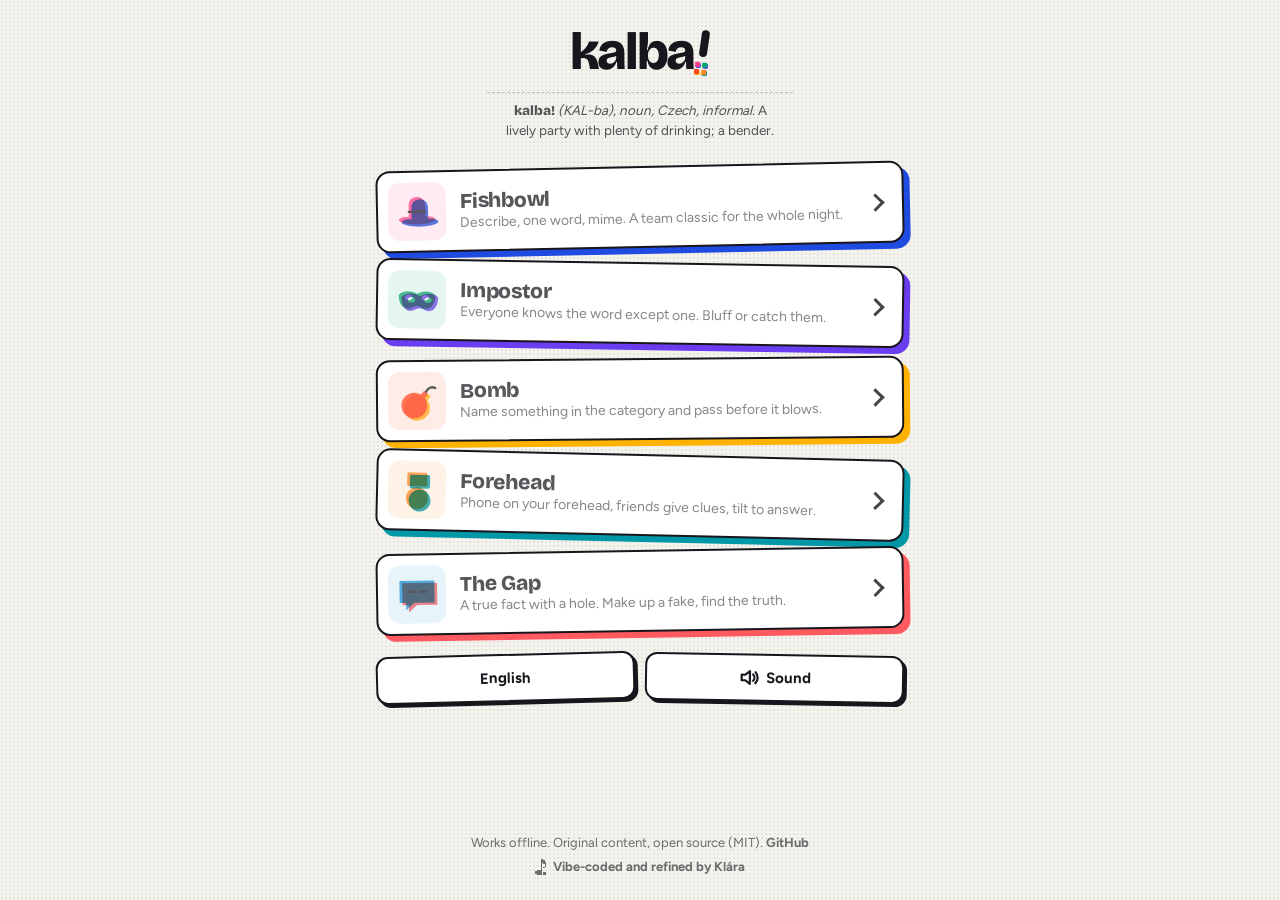
==== commit 8a9e60e2: "Merge main into kalba rename branch; bump cache to v16 Co-Authored-By: Claude Sonnet 5.5 <noreply@an" ====
--- a/index.html
+++ b/index.html
@@ -3,13 +3,13 @@
 <head>
   <meta charset="utf-8">
   <meta name="viewport" content="width=device-width, initial-scale=1, viewport-fit=cover">
-  <title>Partybox</title>
+  <title>Kalba!</title>
   <meta name="description" content="Party games for one phone passed around. Offline. Czech & English.">
   <meta name="theme-color" content="#f5f3ee">
   <meta name="apple-mobile-web-app-capable" content="yes">
   <meta name="mobile-web-app-capable" content="yes">
   <meta name="apple-mobile-web-app-status-bar-style" content="black-translucent">
-  <meta name="apple-mobile-web-app-title" content="Partybox">
+  <meta name="apple-mobile-web-app-title" content="Kalba!">
   <link rel="manifest" href="manifest.webmanifest">
   <link rel="icon" href="icons/icon.svg" type="image/svg+xml">
   <link rel="apple-touch-icon" href="icons/icon-192.png">
@@ -19,14 +19,11 @@
   <div id="app"></div>
   <script src="data/gap-cs.js"></script>
   <script src="data/gap-en.js"></script>
-  <script src="data/vabank-cs.js"></script>
-  <script src="data/vabank-en.js"></script>
   <script src="app.js"></script>
   <script src="games/fishbowl.js"></script>
   <script src="games/impostor.js"></script>
   <script src="games/bomb.js"></script>
   <script src="games/guess.js"></script>
   <script src="games/gap.js"></script>
-  <script src="games/vabank.js"></script>
 </body>
 </html>
--- a/style.css
+++ b/style.css
@@ -1,4 +1,4 @@
-/* Partybox: riso cards on paper. Every game paints the screen in its own ink pair (--g1, --g2),
+/* Kalba!: riso cards on paper. Every game paints the screen in its own ink pair (--g1, --g2),
    set from the game's registration by PB.setGame(). Dark mode follows the phone. */
 @font-face { font-family: 'Bricolage Grotesque'; font-style: normal; font-weight: 400 800; font-display: swap;
   src: url(fonts/bricolage-latin-ext.woff2) format('woff2');
@@ -120,7 +120,13 @@
 /* ---------- home ---------- */
 .hd { display: flex; flex-direction: column; align-items: center; text-align: center; gap: 4px; margin: 10px 0 18px; }
 .logo { font: 800 52px/1 var(--disp); letter-spacing: -.045em; display: flex; align-items: baseline; margin: 0; }
-.logo svg { width: .66em; height: .66em; margin: 0 .03em; align-self: center; translate: 0 .08em; rotate: -8deg; }
+/* The "!" is a plain ink bar over the logo mark, which is the only colour in the wordmark. */
+.logo .bang { display: inline-flex; flex-direction: column; align-items: center; gap: .1em; margin-left: .05em; rotate: 8deg; align-self: flex-end; padding-bottom: .04em; }
+.logo .bang i { width: .17em; height: .52em; border-radius: .09em; background: var(--ink); }
+.logo .bang svg { width: .27em; height: .27em; display: block; }
+.hd .dict { all: unset; box-sizing: border-box; cursor: pointer; margin-top: 10px; padding: 8px 12px; max-width: 34ch; font: 13.5px/1.4 var(--body); opacity: .72; text-align: center; border-top: 1.5px dashed color-mix(in srgb, var(--ink) 35%, transparent); }
+.hd .dict b { font-family: var(--disp); font-weight: 800; }
+.hd .dict:focus-visible { outline: 3px solid var(--ink); outline-offset: 2px; }
 .hd .sub { font-size: 15px; opacity: .72; max-width: 30ch; }
 .games { display: flex; flex-direction: column; gap: 14px; }
 .gamecard {
@@ -145,6 +151,8 @@
 .homebar .iconbtn:nth-child(1) { rotate: -1.5deg; } .homebar .iconbtn:nth-child(2) { rotate: 1deg; } .homebar .iconbtn:nth-child(3) { rotate: -.6deg; }
 .footer { margin-top: 18px; text-align: center; font-size: 13px; opacity: .6; }
 .footer a { color: inherit; text-decoration: none; font-weight: 700; }
+.footer.credit { margin-top: 6px; }
+.footer.credit a { display: inline-flex; align-items: center; gap: 7px; }
 
 /* icon art: game icons printed in two inks, on a card disc when it sits on a game colour */
 .art { display: inline-flex; align-items: center; justify-content: center; flex: none; }
@@ -366,33 +374,3 @@
   *, *::before, *::after { animation-duration: .01ms !important; animation-iteration-count: 1 !important; transition-duration: .01ms !important; }
   .flash { animation: flash .6s ease-out forwards !important; opacity: .5; }
 }
-
-/* Vabank: ten answer tiles in two columns, a bank tile, chips of players who are out. */
-.vb-info { display: flex; gap: 6px; flex-wrap: wrap; }
-.vb-tiles { flex: 1; min-height: 0; display: grid; grid-template-columns: 1fr 1fr; grid-auto-rows: 1fr; gap: 6px; }
-.vb-tile { min-height: 0; overflow: hidden; background: var(--card); color: var(--ink); border: 2px solid var(--key); border-radius: 12px; padding: 5px 8px; display: flex; flex-direction: column; box-shadow: 3px 3px 0 var(--key); }
-.vb-tile span { font: 700 clamp(13px, 3.6vw, 17px)/1.15 var(--body); overflow: hidden; }
-.vb-tile em { font: 600 11px var(--body); font-style: normal; opacity: .75; }
-.vb-tile .gp-slots { margin-top: auto; height: 22px; flex-basis: 22px; }
-.vb-tile.open { box-shadow: none; }
-.vb-tile.open.yes { background: var(--y); color: var(--on-y); }
-.vb-tile.open.no { background: transparent; color: var(--on-g); border-style: dashed; }
-.vb-tile.open.no span { text-decoration: line-through; }
-.vb-bank { flex: 0 0 auto; flex-direction: row; align-items: center; gap: 10px; background: var(--g2); color: var(--ink); }
-.vb-bank span { display: flex; align-items: center; gap: 6px; font-family: var(--disp); font-weight: 800; }
-.vb-bank .gp-slots { flex: 1; margin: 0; }
-.gp-chip b, .gp-chip s { margin-left: 4px; }
-.gp-chip.out { opacity: .55; cursor: default; box-shadow: none; }
-.gp-chip.bank { background: var(--y); color: var(--on-y); opacity: 1; }
-.vb-list { display: grid; grid-template-columns: 1fr 1fr; gap: 6px; margin-bottom: 12px; }
-.vb-row { display: flex; align-items: center; gap: 6px; padding: 8px 10px; border: 2px solid var(--key); border-radius: 12px; background: var(--card); color: var(--ink); font-weight: 700; }
-.vb-row.yes { background: var(--y); color: var(--on-y); }
-.vb-row.no { opacity: .7; }
-@media (orientation: landscape) and (max-height: 560px) {
-  .vb-board .gp-mid { grid-template-areas: "head opts" "fact opts" "ctrl opts"; }
-  .vb-board .vb-info { grid-area: fact; align-self: start; }
-  .vb-board .vb-tiles { grid-area: opts; gap: 5px; }
-  .vb-board .vb-tile { padding: 3px 8px; }
-  .vb-board .vb-tile .gp-slots { height: 20px; flex-basis: 20px; }
-  .vb-board .vb-bank { grid-area: fact; align-self: end; }
-}
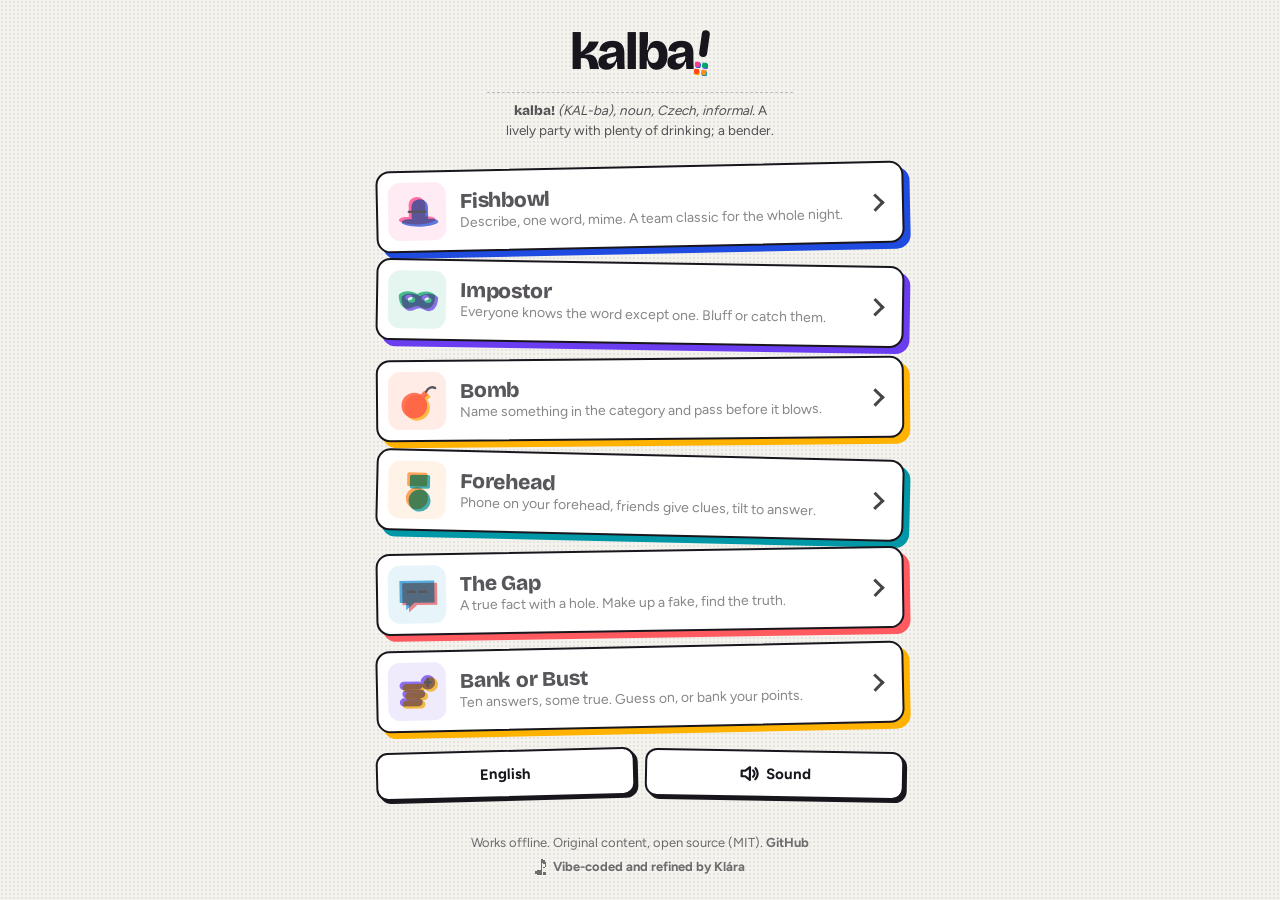
==== commit 11bf393e: "Merge vabank: new knowledge game Vabank / Bank or Bust Co-Authored-By: Claude Opus 5.5 <noreply@anth" ====
--- a/index.html
+++ b/index.html
@@ -19,11 +19,14 @@
   <div id="app"></div>
   <script src="data/gap-cs.js"></script>
   <script src="data/gap-en.js"></script>
+  <script src="data/vabank-cs.js"></script>
+  <script src="data/vabank-en.js"></script>
   <script src="app.js"></script>
   <script src="games/fishbowl.js"></script>
   <script src="games/impostor.js"></script>
   <script src="games/bomb.js"></script>
   <script src="games/guess.js"></script>
   <script src="games/gap.js"></script>
+  <script src="games/vabank.js"></script>
 </body>
 </html>
--- a/style.css
+++ b/style.css
@@ -374,3 +374,33 @@
   *, *::before, *::after { animation-duration: .01ms !important; animation-iteration-count: 1 !important; transition-duration: .01ms !important; }
   .flash { animation: flash .6s ease-out forwards !important; opacity: .5; }
 }
+
+/* Vabank: ten answer tiles in two columns, a bank tile, chips of players who are out. */
+.vb-info { display: flex; gap: 6px; flex-wrap: wrap; }
+.vb-tiles { flex: 1; min-height: 0; display: grid; grid-template-columns: 1fr 1fr; grid-auto-rows: 1fr; gap: 6px; }
+.vb-tile { min-height: 0; overflow: hidden; background: var(--card); color: var(--ink); border: 2px solid var(--key); border-radius: 12px; padding: 5px 8px; display: flex; flex-direction: column; box-shadow: 3px 3px 0 var(--key); }
+.vb-tile span { font: 700 clamp(13px, 3.6vw, 17px)/1.15 var(--body); overflow: hidden; }
+.vb-tile em { font: 600 11px var(--body); font-style: normal; opacity: .75; }
+.vb-tile .gp-slots { margin-top: auto; height: 22px; flex-basis: 22px; }
+.vb-tile.open { box-shadow: none; }
+.vb-tile.open.yes { background: var(--y); color: var(--on-y); }
+.vb-tile.open.no { background: transparent; color: var(--on-g); border-style: dashed; }
+.vb-tile.open.no span { text-decoration: line-through; }
+.vb-bank { flex: 0 0 auto; flex-direction: row; align-items: center; gap: 10px; background: var(--g2); color: var(--ink); }
+.vb-bank span { display: flex; align-items: center; gap: 6px; font-family: var(--disp); font-weight: 800; }
+.vb-bank .gp-slots { flex: 1; margin: 0; }
+.gp-chip b, .gp-chip s { margin-left: 4px; }
+.gp-chip.out { opacity: .55; cursor: default; box-shadow: none; }
+.gp-chip.bank { background: var(--y); color: var(--on-y); opacity: 1; }
+.vb-list { display: grid; grid-template-columns: 1fr 1fr; gap: 6px; margin-bottom: 12px; }
+.vb-row { display: flex; align-items: center; gap: 6px; padding: 8px 10px; border: 2px solid var(--key); border-radius: 12px; background: var(--card); color: var(--ink); font-weight: 700; }
+.vb-row.yes { background: var(--y); color: var(--on-y); }
+.vb-row.no { opacity: .7; }
+@media (orientation: landscape) and (max-height: 560px) {
+  .vb-board .gp-mid { grid-template-areas: "head opts" "fact opts" "ctrl opts"; }
+  .vb-board .vb-info { grid-area: fact; align-self: start; }
+  .vb-board .vb-tiles { grid-area: opts; gap: 5px; }
+  .vb-board .vb-tile { padding: 3px 8px; }
+  .vb-board .vb-tile .gp-slots { height: 20px; flex-basis: 20px; }
+  .vb-board .vb-bank { grid-area: fact; align-self: end; }
+}
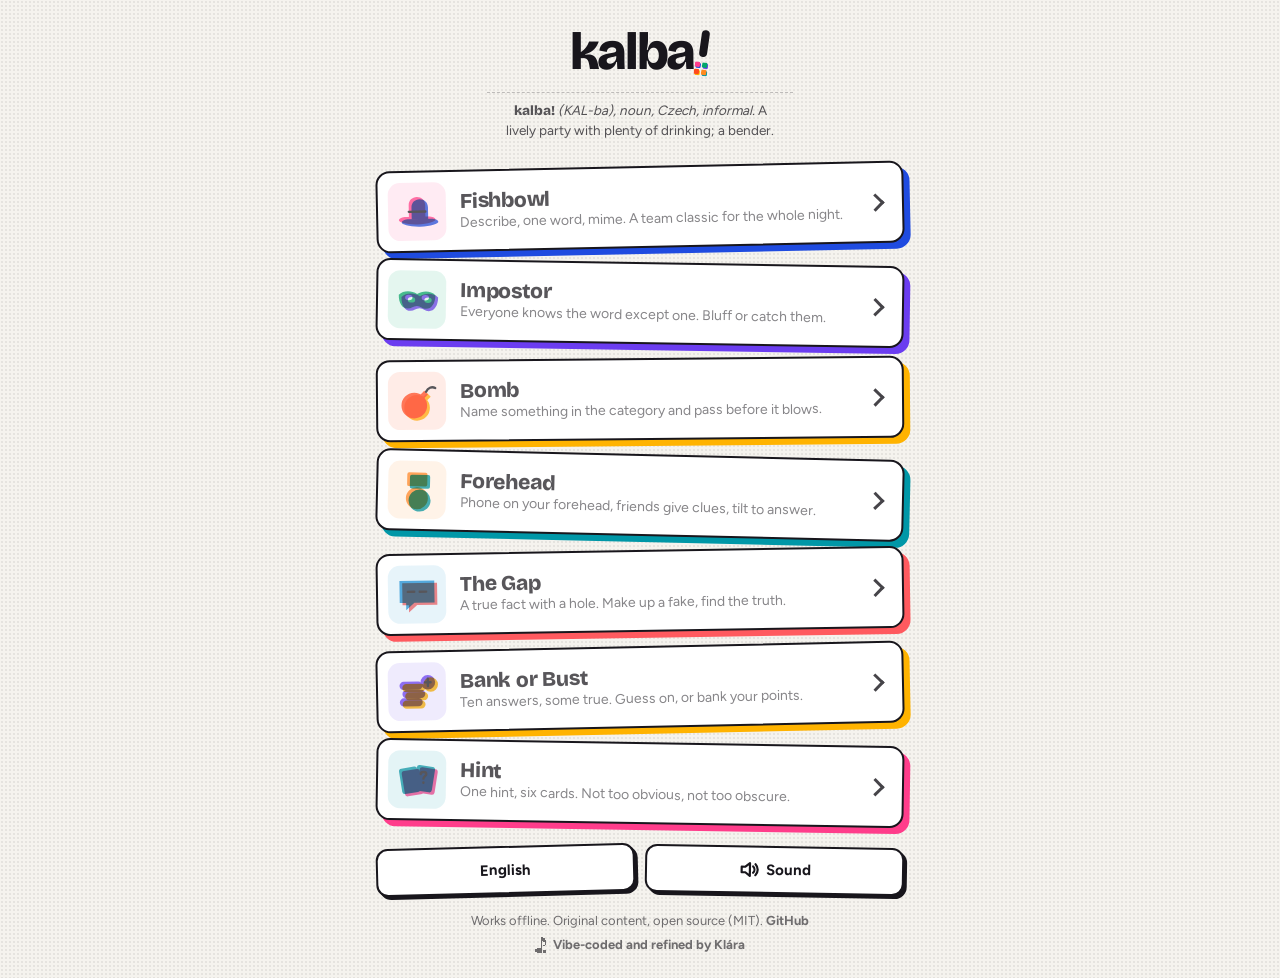
==== commit 2f4fc6a0: "Add Hint (Narážka): pick one of six cards, give one hint, predict how many will find it Uses the sha" ====
--- a/index.html
+++ b/index.html
@@ -28,5 +28,6 @@
   <script src="games/guess.js"></script>
   <script src="games/gap.js"></script>
   <script src="games/vabank.js"></script>
+  <script src="games/hint.js"></script>
 </body>
 </html>
--- a/style.css
+++ b/style.css
@@ -404,3 +404,7 @@
   .vb-board .vb-tile .gp-slots { height: 20px; flex-basis: 20px; }
   .vb-board .vb-bank { grid-area: fact; align-self: end; }
 }
+
+/* Hint */
+.hn-card { width: 100%; font: 800 20px/1.2 var(--disp); text-align: left; color: inherit; border-style: solid; cursor: pointer; }
+.hn-card.on { background: var(--y); color: var(--on-y); box-shadow: 5px 5px 0 var(--g2); }
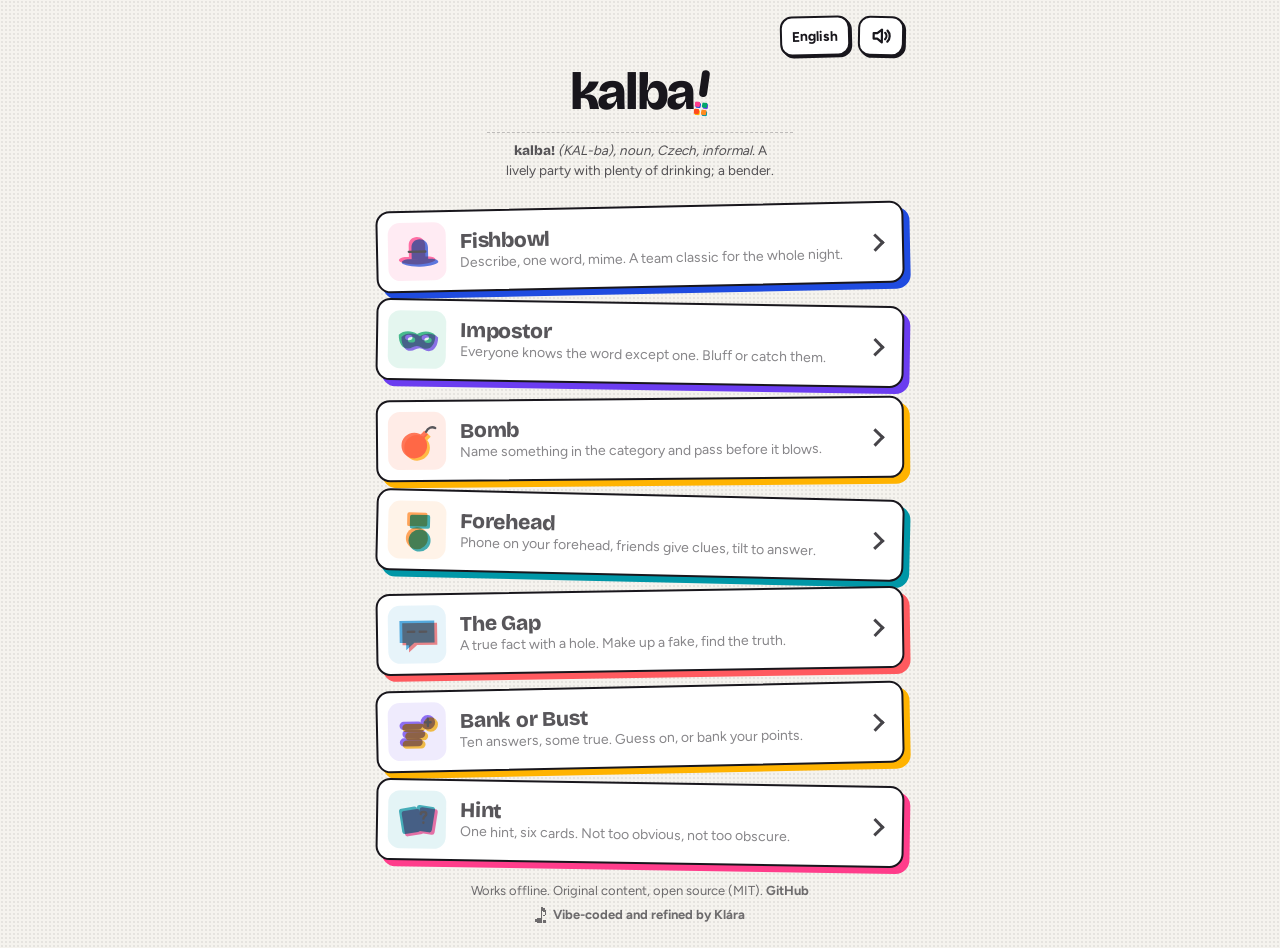
==== commit 0349e9ec: "Add GoatCounter analytics with a per-game event Service worker now ignores cross-origin requests so " ====
--- a/index.html
+++ b/index.html
@@ -14,6 +14,7 @@
   <link rel="icon" href="icons/icon.svg" type="image/svg+xml">
   <link rel="apple-touch-icon" href="icons/icon-192.png">
   <link rel="stylesheet" href="style.css">
+  <script data-goatcounter="https://klarasch.goatcounter.com/count" async src="https://gc.zgo.at/count.js"></script>
 </head>
 <body>
   <div id="app"></div>
--- a/style.css
+++ b/style.css
@@ -86,7 +86,9 @@
 .box { padding: 14px 16px; box-shadow: 4px 4px 0 var(--key); }
 .rules { font-size: 15.5px; line-height: 1.45; }
 
-.top { display: flex; align-items: center; gap: 10px; min-height: 48px; margin-bottom: 12px; }
+.top { display: flex; align-items: center; gap: 10px; min-height: 48px; margin: -6px -16px 12px; padding: 6px 16px; position: sticky; top: env(safe-area-inset-top, 0px); z-index: 4; background: var(--g-bg, var(--paper)); }
+/* Covers the strip above the sticky header (status bar in the installed app). */
+.top::before { content: ''; position: absolute; left: 0; right: 0; bottom: 100%; height: max(16px, env(safe-area-inset-top, 0px)); background: inherit; }
 .top .title { flex: 1; font-size: 20px; line-height: 1.1; }
 .iconbtn {
   display: inline-flex; align-items: center; justify-content: center; gap: 6px;
@@ -146,8 +148,8 @@
 .gamecard span { opacity: .72; font-size: 14px; line-height: 1.3; }
 .gamecard::after { content: ""; width: 10px; height: 10px; flex: none; border-top: 3px solid currentColor; border-right: 3px solid currentColor; rotate: 45deg; margin-right: 4px; opacity: .8; }
 @keyframes deal-in { from { transform: translateY(-50px) rotate(8deg); opacity: 0; } }
-.homebar { display: flex; gap: 10px; margin-top: 22px; }
-.homebar .iconbtn { flex: 1; height: 48px; }
+.homebar { display: flex; gap: 8px; justify-content: flex-end; }
+.homebar .iconbtn { height: 40px; font-size: 14px; box-shadow: 2px 2px 0 var(--key); }
 .homebar .iconbtn:nth-child(1) { rotate: -1.5deg; } .homebar .iconbtn:nth-child(2) { rotate: 1deg; } .homebar .iconbtn:nth-child(3) { rotate: -.6deg; }
 .footer { margin-top: 18px; text-align: center; font-size: 13px; opacity: .6; }
 .footer a { color: inherit; text-decoration: none; font-weight: 700; }
@@ -172,12 +174,14 @@
   border: 2px solid var(--key); background: var(--card); color: var(--ink);
   border-radius: 999px; padding: 9px 15px 9px 11px; font: 600 15px var(--body); cursor: pointer;
 }
-/* Selection pills carry a checkbox (or a radio dot for single choice) so the state never depends on colour alone. */
+/* Selection pills carry a checkbox (or a radio dot for single choice: add `radio` to .chips, Bomb's data-fuse does the same) so the state never depends on colour alone. */
 .chip::before { content: ""; width: 19px; height: 19px; flex: none; box-sizing: border-box; border: 2px solid currentColor; border-radius: 6px; opacity: .5; }
 .chip.on { background: var(--y); color: var(--on-y); }
 .chip.on::before { opacity: 1; border-color: #18161c; background: #18161c url("data:image/svg+xml,%3Csvg xmlns='http://www.w3.org/2000/svg' viewBox='0 0 24 24'%3E%3Cpath d='M5 12.5 9.5 17 19 7' fill='none' stroke='white' stroke-width='3.4' stroke-linecap='round' stroke-linejoin='round'/%3E%3C/svg%3E") center / 15px no-repeat; }
-[data-fuse] .chip::before { border-radius: 50%; }
-[data-fuse] .chip.on::before { background: #18161c url("data:image/svg+xml,%3Csvg xmlns='http://www.w3.org/2000/svg' viewBox='0 0 24 24'%3E%3Ccircle cx='12' cy='12' r='5' fill='white'/%3E%3C/svg%3E") center / 19px no-repeat; }
+[data-fuse] .chip::before, .chips.radio .chip::before { border-radius: 50%; }
+[data-fuse] .chip.on::before, .chips.radio .chip.on::before { background: #18161c url("data:image/svg+xml,%3Csvg xmlns='http://www.w3.org/2000/svg' viewBox='0 0 24 24'%3E%3Ccircle cx='12' cy='12' r='5' fill='white'/%3E%3C/svg%3E") center / 19px no-repeat; }
+
+.chips.radio[data-guess] .chip { min-width: 64px; justify-content: center; font-size: 18px; }
 
 /* Name pills: type a name, Enter or comma turns it into a pill. */
 .tags { display: flex; flex-wrap: wrap; gap: 8px; align-items: center; background: var(--card); color: var(--ink); border: 2px solid var(--key); border-radius: var(--r); padding: 8px; }
@@ -187,8 +191,10 @@
 .tag button .i { width: 16px; height: 16px; }
 .tags input[type=text] { flex: 1 1 120px; min-width: 120px; border: 0; padding: 7px 6px; background: transparent; outline: none; }
 
-/* The main action stays reachable at the bottom of long setup screens. */
+/* The main action stays reachable at the bottom of long screens. Setup screens (the ones with a rules box)
+   keep it at the end, so people scroll past the settings before starting. */
 #app > button.btn.big:last-child, #app > .stack:last-child { position: sticky; bottom: max(12px, env(safe-area-inset-bottom)); z-index: 3; }
+#app:has(> .rules) > button.btn.big:last-child, #app:has(> .rules) > .stack:last-child { position: static; }
 
 input[type=text], textarea { width: 100%; border-width: 2px; padding: 13px 14px; font: inherit; -webkit-user-select: text; user-select: text; }
 input[type=text]::placeholder { color: inherit; opacity: .5; }
@@ -239,7 +245,10 @@
 .pill .i { width: 17px; height: 17px; }
 .who { font-size: 40px; line-height: 1.05; }
 
-.score { display: flex; justify-content: space-between; align-items: center; padding: 12px 16px; font-size: 18px; box-shadow: 3px 3px 0 var(--key); }
+/* Scores are information, not buttons: flat (no offset shadow), so they never compete with the primary button. */
+.score { display: flex; justify-content: space-between; align-items: center; gap: 10px; padding: 10px 16px; font-size: 18px; border-width: 2px; box-shadow: none; }
+.score > span:first-child { flex: 1; min-width: 0; text-align: left; }
+.score .now { font: 800 12px var(--body); text-transform: uppercase; letter-spacing: .06em; background: var(--ink); color: var(--paper); border-radius: 999px; padding: 3px 9px; vertical-align: 2px; margin-left: 6px; white-space: nowrap; }
 .score b { font: 800 26px var(--disp); }
 .score.lead { background: var(--y); color: var(--on-y); }
 .stack > .score:nth-child(odd) { rotate: -.6deg; } .stack > .score:nth-child(even) { rotate: .5deg; }
@@ -260,6 +269,15 @@
 .hidbar > span { white-space: nowrap; }
 .hidbar { display: flex; align-items: center; justify-content: space-between; gap: 12px; font-weight: 700; margin: 6px 0 4px; }
 .hidbar[hidden] { display: none; }
+/* A quiet secondary action inside a list row (e.g. put a card aside), so it never reads like the row's main toggle. */
+.list .it .aside { all: unset; box-sizing: border-box; cursor: pointer; display: inline-flex; align-items: center; gap: 4px; padding: 6px 2px; font: 600 14px var(--body); text-decoration: underline; text-underline-offset: 3px; opacity: .72; }
+.list .it .aside.on { opacity: 1; text-decoration: none; background: var(--y); color: var(--on-y); border-radius: 999px; padding: 4px 10px; }
+.list .it .aside .i { width: 16px; height: 16px; }
+.list .it .aside:focus-visible { outline: 3px solid var(--g2); outline-offset: 2px; }
+.list .it.wrap { flex-wrap: wrap; row-gap: 4px; }
+.list .it.wrap > span:first-child { flex: 1 1 55%; }
+.list .it.wrap .acts { margin-left: auto; }
+details > summary { cursor: pointer; font-weight: 700; padding: 6px 0; }
 .legend { display: flex; flex-wrap: wrap; gap: 6px 16px; align-items: center; font-size: 14px; }
 .legend .i { width: 18px; height: 18px; }
 
@@ -337,8 +355,8 @@
 .gp-fact.tiny { font-size: 14px; padding: 8px 10px; font-weight: 600; border-radius: 12px; box-shadow: none; rotate: 0deg; }
 .gp-blank { display: inline-block; min-width: 3em; border-bottom: 3px solid var(--g2); color: var(--g2); font-weight: 800; }
 .gp-blank.filled { background: var(--y); color: var(--on-y); border-radius: 6px; padding: 0 6px; border-bottom-color: var(--key); }
-.gp-board { position: fixed; inset: 0; background: var(--g-bg, var(--g1)); color: var(--on-g); touch-action: none; overflow: hidden; z-index: 5; }
-.gp-mid { position: absolute; inset: 58px 60px; display: flex; flex-direction: column; gap: 8px; }
+.gp-board { position: fixed; inset: 0; padding: env(safe-area-inset-top, 0px) env(safe-area-inset-right, 0px) env(safe-area-inset-bottom, 0px) env(safe-area-inset-left, 0px); background: var(--g-bg, var(--g1)); color: var(--on-g); touch-action: none; overflow: hidden; z-index: 5; }
+.gp-mid { position: absolute; inset: calc(58px + env(safe-area-inset-top, 0px)) calc(60px + env(safe-area-inset-right, 0px)) calc(58px + env(safe-area-inset-bottom, 0px)) calc(60px + env(safe-area-inset-left, 0px)); display: flex; flex-direction: column; gap: 8px; }
 .gp-head { display: flex; align-items: center; gap: 8px; }
 .gp-title { font: 800 18px/1.15 var(--disp); }
 .gp-opts { flex: 1; display: flex; flex-direction: column; gap: 8px; min-height: 0; }
@@ -359,7 +377,7 @@
 .gp-msg { position: absolute; left: 50%; top: 50%; transform: translate(-50%, -50%); background: var(--ink); color: var(--paper); border: 2.5px solid var(--key); padding: 12px 16px; border-radius: var(--r); font-weight: 700; z-index: 4; pointer-events: none; text-align: center; max-width: 70%; }
 /* Phone turned sideways on the table: fact and buttons on the left, answers on the right. */
 @media (orientation: landscape) and (max-height: 560px) {
-  .gp-mid { inset: 46px 64px; display: grid; grid-template-columns: minmax(0, 1fr) minmax(0, 1.3fr); grid-template-rows: auto 1fr auto; grid-template-areas: "head opts" "fact opts" "ctrl opts"; gap: 8px 14px; }
+  .gp-mid { inset: calc(46px + env(safe-area-inset-top, 0px)) calc(64px + env(safe-area-inset-right, 0px)) calc(46px + env(safe-area-inset-bottom, 0px)) calc(64px + env(safe-area-inset-left, 0px)); display: grid; grid-template-columns: minmax(0, 1fr) minmax(0, 1.3fr); grid-template-rows: auto 1fr auto; grid-template-areas: "head opts" "fact opts" "ctrl opts"; gap: 8px 14px; }
   .gp-head { grid-area: head; }
   .gp-mid > .gp-fact { grid-area: fact; align-self: start; overflow: hidden; }
   .gp-opts { grid-area: opts; gap: 6px; }
